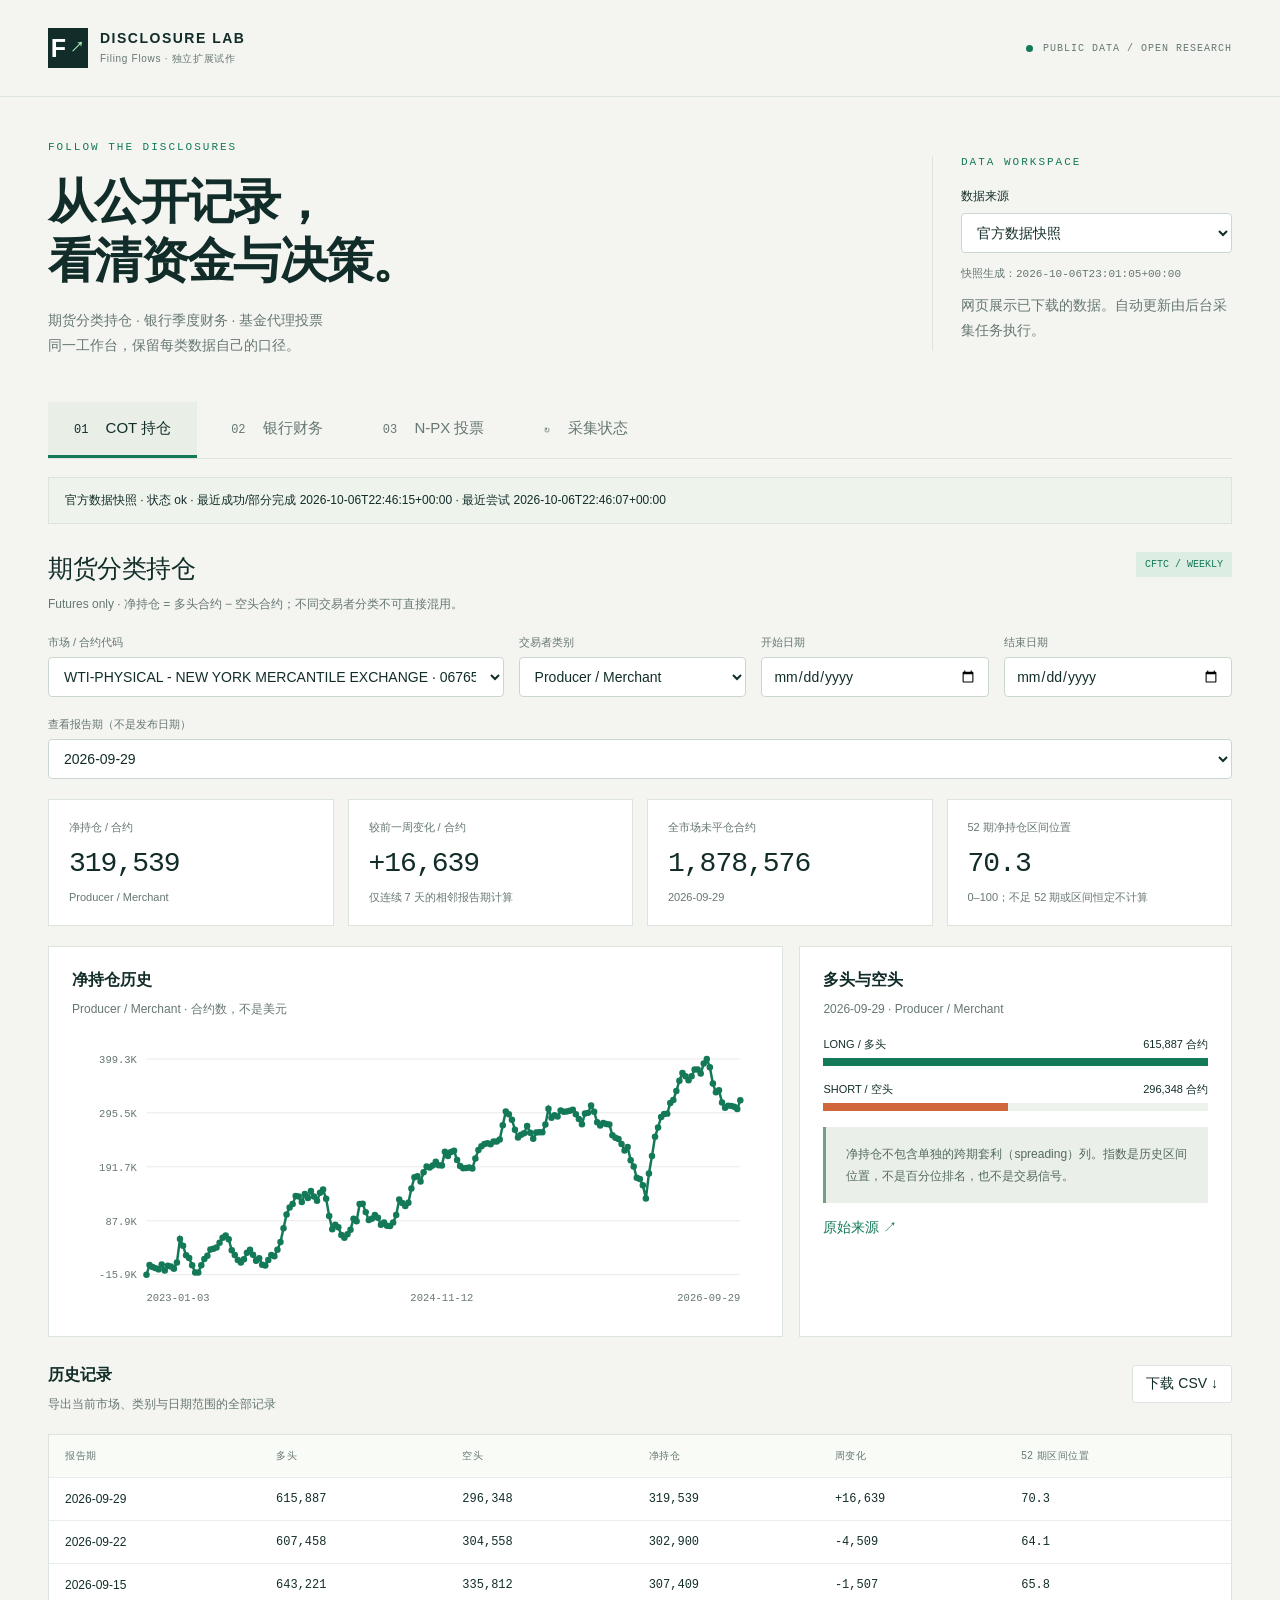
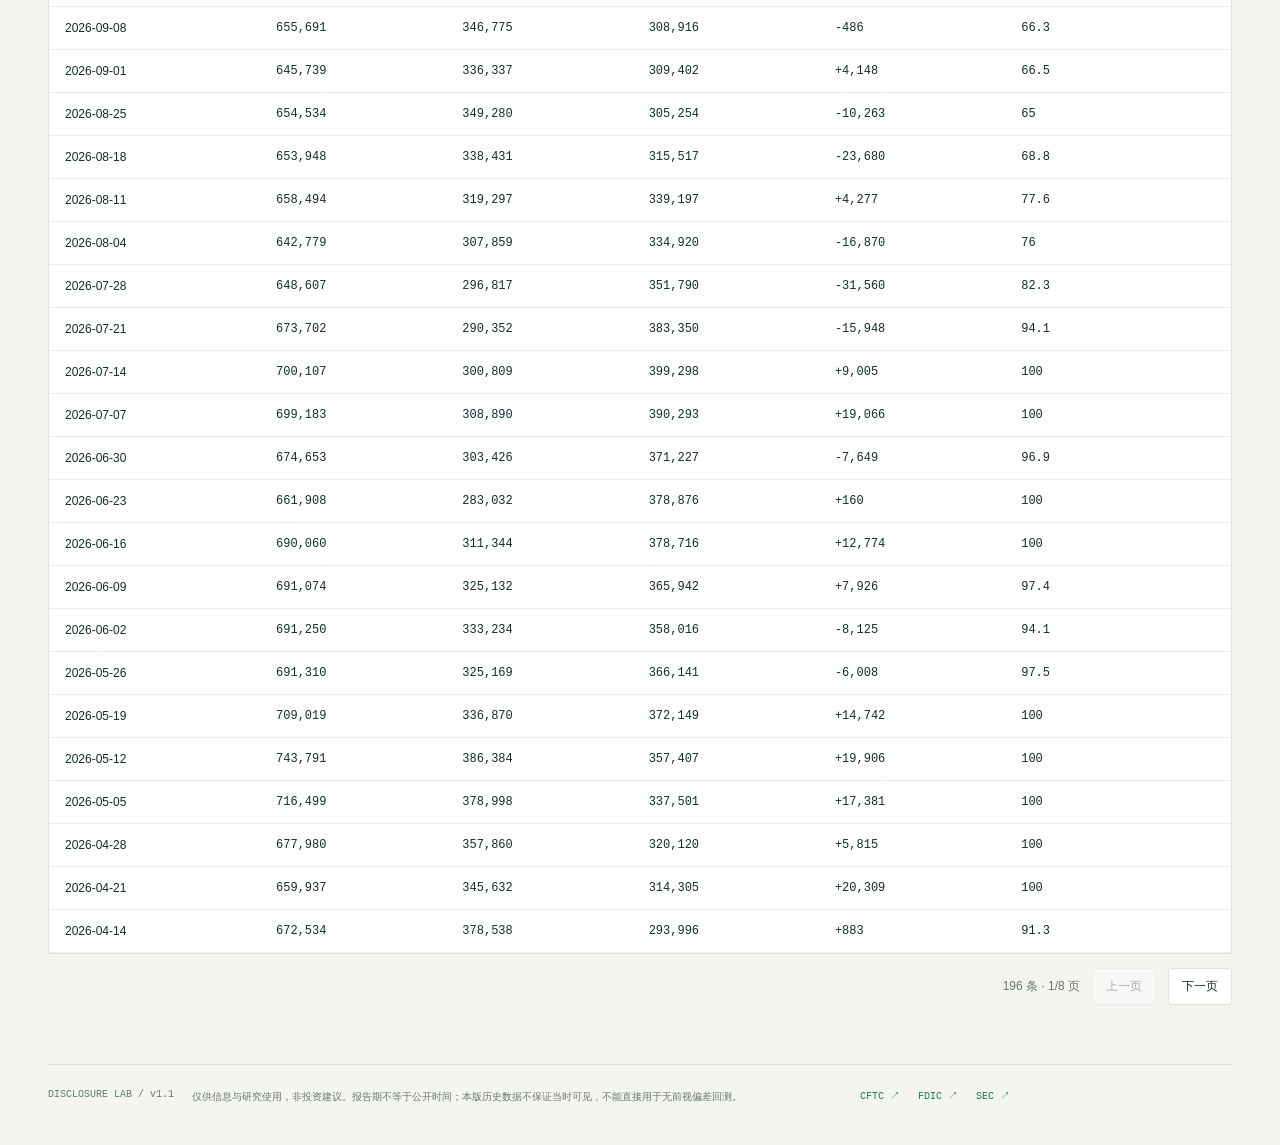
==== docs/index.html @ ec7422ab "Add files via upload" ====
<!doctype html>
<html lang="zh-CN">
<head>
<meta charset="utf-8"><meta name="viewport" content="width=device-width, initial-scale=1">
<meta name="description" content="独立的 CFTC COT、FDIC 银行财务与 SEC N-PX 公示数据实验室。">
<title>Disclosure Lab · 公示数据实验室</title>
<link rel="stylesheet" href="styles.css">
</head>
<body>
<header><a class="brand" href="index.html"><span class="brand-icon">F<span>↗</span></span><span>DISCLOSURE LAB<small>Filing Flows · 独立扩展试作</small></span></a><div class="header-right"><span class="dot"></span> PUBLIC DATA / OPEN RESEARCH</div></header>
<main>
<section class="intro"><div><div class="eyebrow">FOLLOW THE DISCLOSURES</div><h1>从公开记录，<br>看清资金与决策。</h1><p>期货分类持仓 · 银行季度财务 · 基金代理投票<br>同一工作台，保留每类数据自己的口径。</p></div><div class="intro-aside"><div class="eyebrow">DATA WORKSPACE</div><label for="mode">数据来源</label><select id="mode"><option value="official">官方数据快照</option><option value="demo">虚构演示数据</option></select><div id="buildtime"></div><p>网页展示已下载的数据。自动更新由后台采集任务执行。</p></div></section>
<nav aria-label="数据模块"><button data-tab="cot" class="active" aria-pressed="true">01 <span>COT 持仓</span></button><button data-tab="banks" aria-pressed="false">02 <span>银行财务</span></button><button data-tab="npx" aria-pressed="false">03 <span>N-PX 投票</span></button><button data-tab="status" aria-pressed="false">↻ <span>采集状态</span></button></nav>
<div id="notice" role="status"></div>
<section id="workspace" aria-live="polite"></section>
<footer><span>DISCLOSURE LAB / v1.1</span><p>仅供信息与研究使用，非投资建议。报告期不等于公开时间；本版历史数据不保证当时可见，不能直接用于无前视偏差回测。</p><a href="https://www.cftc.gov/MarketReports/CommitmentsofTraders/index.htm" target="_blank" rel="noopener">CFTC ↗</a><a href="https://api.fdic.gov/banks/docs/" target="_blank" rel="noopener">FDIC ↗</a><a href="https://www.sec.gov/edgar/search/" target="_blank" rel="noopener">SEC ↗</a></footer>
</main>
<script src="data/live.js"></script><script src="data/demo.js"></script><script src="app.js"></script>
</body></html>
---- docs/styles.css ----
:root{--bg:#f4f5f0;--surface:#fff;--ink:#122d29;--muted:#667773;--line:#dce4de;--green:#137958;--mint:#dceee4;--orange:#cf673a;--mono:Consolas,'SFMono-Regular',monospace}*{box-sizing:border-box}body{margin:0;background:var(--bg);color:var(--ink);font-family:Arial,'Microsoft YaHei',sans-serif;font-size:14px}button,input,select{font:inherit}button,a,select{touch-action:manipulation}a{color:var(--green);text-decoration:none}a:hover{text-decoration:underline}header{max-width:1440px;margin:auto;padding:28px 48px;display:flex;justify-content:space-between;align-items:center;border-bottom:1px solid var(--line)}.brand{display:flex;gap:12px;align-items:center;color:var(--ink);font-weight:800;letter-spacing:1.5px}.brand small{display:block;font-size:10px;letter-spacing:.7px;color:var(--muted);margin-top:6px;font-weight:400}.brand-icon{display:inline-flex;background:var(--ink);color:#fff;width:40px;height:40px;align-items:center;justify-content:center;font-size:25px;position:relative}.brand-icon span{font-size:14px;margin-left:2px;color:#a8e8b8}.header-right{font:10px var(--mono);color:var(--muted);letter-spacing:1px;display:flex;align-items:center;gap:10px}.dot{width:7px;height:7px;border-radius:100%;background:var(--green)}main{max-width:1440px;padding:0 48px;margin:auto}.intro{display:flex;justify-content:space-between;gap:40px;padding:44px 0 36px}.eyebrow{font:11px var(--mono);letter-spacing:2px;color:var(--green);margin-bottom:20px}h1{font-size:clamp(32px,4vw,48px);line-height:1.22;letter-spacing:-1.7px;margin:0 0 18px;font-weight:600}.intro p{color:var(--muted);line-height:1.8;margin:8px 0}.intro-aside{width:300px;border-left:1px solid var(--line);padding-left:28px;align-self:center}.intro-aside label{display:block;margin:12px 0 8px;font-size:12px}.intro-aside select{width:100%}#buildtime{font:11px var(--mono);margin-top:12px;color:var(--muted);line-height:1.8}nav{display:flex;gap:8px;border-bottom:1px solid var(--line);margin-bottom:18px}nav button{border:0;background:none;color:var(--muted);padding:17px 26px;cursor:pointer;font:12px var(--mono);border-bottom:3px solid transparent}nav button span{font:15px Arial,'Microsoft YaHei',sans-serif;margin-left:10px}nav button.active{border-bottom-color:var(--green);color:var(--ink);background:#e9eee7}#notice{font-size:12px;padding:12px 16px;border:1px solid var(--line);background:#eef3ec;line-height:1.7;margin-bottom:24px}#notice.warn{background:#fff1df;border-color:#edd0a4;color:#80520f}.section-head{display:flex;align-items:start;justify-content:space-between;margin:28px 0 18px;gap:12px}h2{font-size:25px;font-weight:500;letter-spacing:-.5px;margin:0 0 9px}h3{font-size:16px;font-weight:600;margin:0 0 8px}.sub{color:var(--muted);font-size:12px;line-height:1.8;margin:0}.tag{font:10px var(--mono);background:var(--mint);color:var(--green);padding:7px 9px;white-space:nowrap}.toolbar{display:flex;gap:15px;flex-wrap:wrap;margin:20px 0}.field{display:flex;flex-direction:column;gap:7px;min-width:160px;flex:1}.field.wide{flex:2}.field label{font-size:11px;color:var(--muted)}select,input{border:1px solid #cbd6ce;border-radius:4px;background:#fff;color:var(--ink);min-height:40px;padding:9px 11px;min-width:0;max-width:100%}input:focus,select:focus,button:focus-visible{outline:2px solid var(--green);outline-offset:3px}.metrics{display:grid;grid-template-columns:repeat(4,minmax(0,1fr));gap:14px;margin:20px 0}.metric{border:1px solid var(--line);background:var(--surface);padding:20px;min-height:112px}.metric label{font-size:11px;color:var(--muted);display:block}.metric strong{display:block;font:28px var(--mono);letter-spacing:-1px;margin:13px 0 9px;overflow-wrap:anywhere}.metric small{color:var(--muted);font-size:11px}.charts{display:grid;grid-template-columns:1.7fr 1fr;gap:16px;margin:18px 0}.panel{padding:23px;background:#fff;border:1px solid var(--line);min-width:0}.plot{width:100%;height:auto;display:block;margin-top:15px;min-height:220px}.axis{fill:var(--muted);font:11px var(--mono)}.gridline{stroke:#e6ece7;stroke-width:1}.chartline{stroke:var(--green);stroke-width:2.6;fill:none}.tablebox{overflow:auto;background:white;border:1px solid var(--line);margin:15px 0 0;max-width:100%}table{border-collapse:collapse;width:100%;font-size:12px;min-width:600px}td,th{text-align:left;padding:14px 16px;border-bottom:1px solid #e8eee8;vertical-align:top}th{font-weight:400;font-size:10px;letter-spacing:.5px;color:var(--muted);background:#f9fbf7;white-space:nowrap}td.num{font-family:var(--mono);white-space:nowrap}td.description{min-width:230px;line-height:1.65;max-width:460px}.pill{display:inline-block;padding:3px 6px;margin:2px;background:#eff4ef;font-size:10px}.action{border:1px solid var(--line);background:white;padding:9px 13px;cursor:pointer;color:var(--ink);border-radius:3px}.action:hover{background:var(--mint)}.action:disabled{opacity:.35;cursor:default}.pager{display:flex;gap:12px;align-items:center;justify-content:flex-end;padding:14px 0;font-size:12px;color:var(--muted)}.empty{padding:60px 24px;text-align:center;border:1px dashed #becdc1;line-height:2;color:var(--muted)}.explain{padding:16px 20px;background:#eaf0e9;color:#53695c;font-size:12px;line-height:1.85;border-left:3px solid #779e85;margin:16px 0}.legend{font-size:11px;color:var(--muted);margin-top:12px}.legend b{color:var(--green);margin-right:14px}.bar-row{margin:16px 0}.bar-label{font-size:11px;margin-bottom:6px;display:flex;justify-content:space-between;gap:12px}.bar-track{height:8px;background:#eef2ec}.bar-fill{height:100%;background:var(--green)}.statusgrid{display:grid;grid-template-columns:repeat(3,1fr);gap:16px;margin:20px 0}.statusgrid pre{white-space:pre-wrap;font:12px var(--mono);line-height:1.9;overflow-wrap:anywhere}.muted{color:var(--muted)}details{font-size:12px;line-height:1.8;margin:15px 0}summary{cursor:pointer;color:var(--green)}footer{margin-top:45px;border-top:1px solid var(--line);padding:24px 0 35px;display:flex;gap:18px;align-items:flex-start;color:var(--muted);font:10px var(--mono)}footer p{flex:1;max-width:650px;margin:0;line-height:1.8}footer>span{white-space:nowrap}footer a{white-space:nowrap}@media(max-width:950px){main,header{padding-left:22px;padding-right:22px}.charts{grid-template-columns:1fr}.metrics{grid-template-columns:repeat(2,1fr)}.header-right{display:none}.intro-aside{width:250px}.statusgrid{grid-template-columns:1fr}nav button{padding:15px 12px}}@media(max-width:600px){.intro{display:block;padding-top:30px}.intro-aside{width:100%;border-left:0;border-top:1px solid var(--line);padding:20px 0 0;margin-top:24px}.intro-aside .eyebrow{display:none}nav{overflow:auto}nav button{white-space:nowrap;padding:14px 9px}nav button span{font-size:12px;margin-left:4px}.field{min-width:135px}.metric{padding:15px}.metric strong{font-size:23px}footer{flex-wrap:wrap}footer p{min-width:100%}.section-head{flex-wrap:wrap}.panel{padding:16px}}
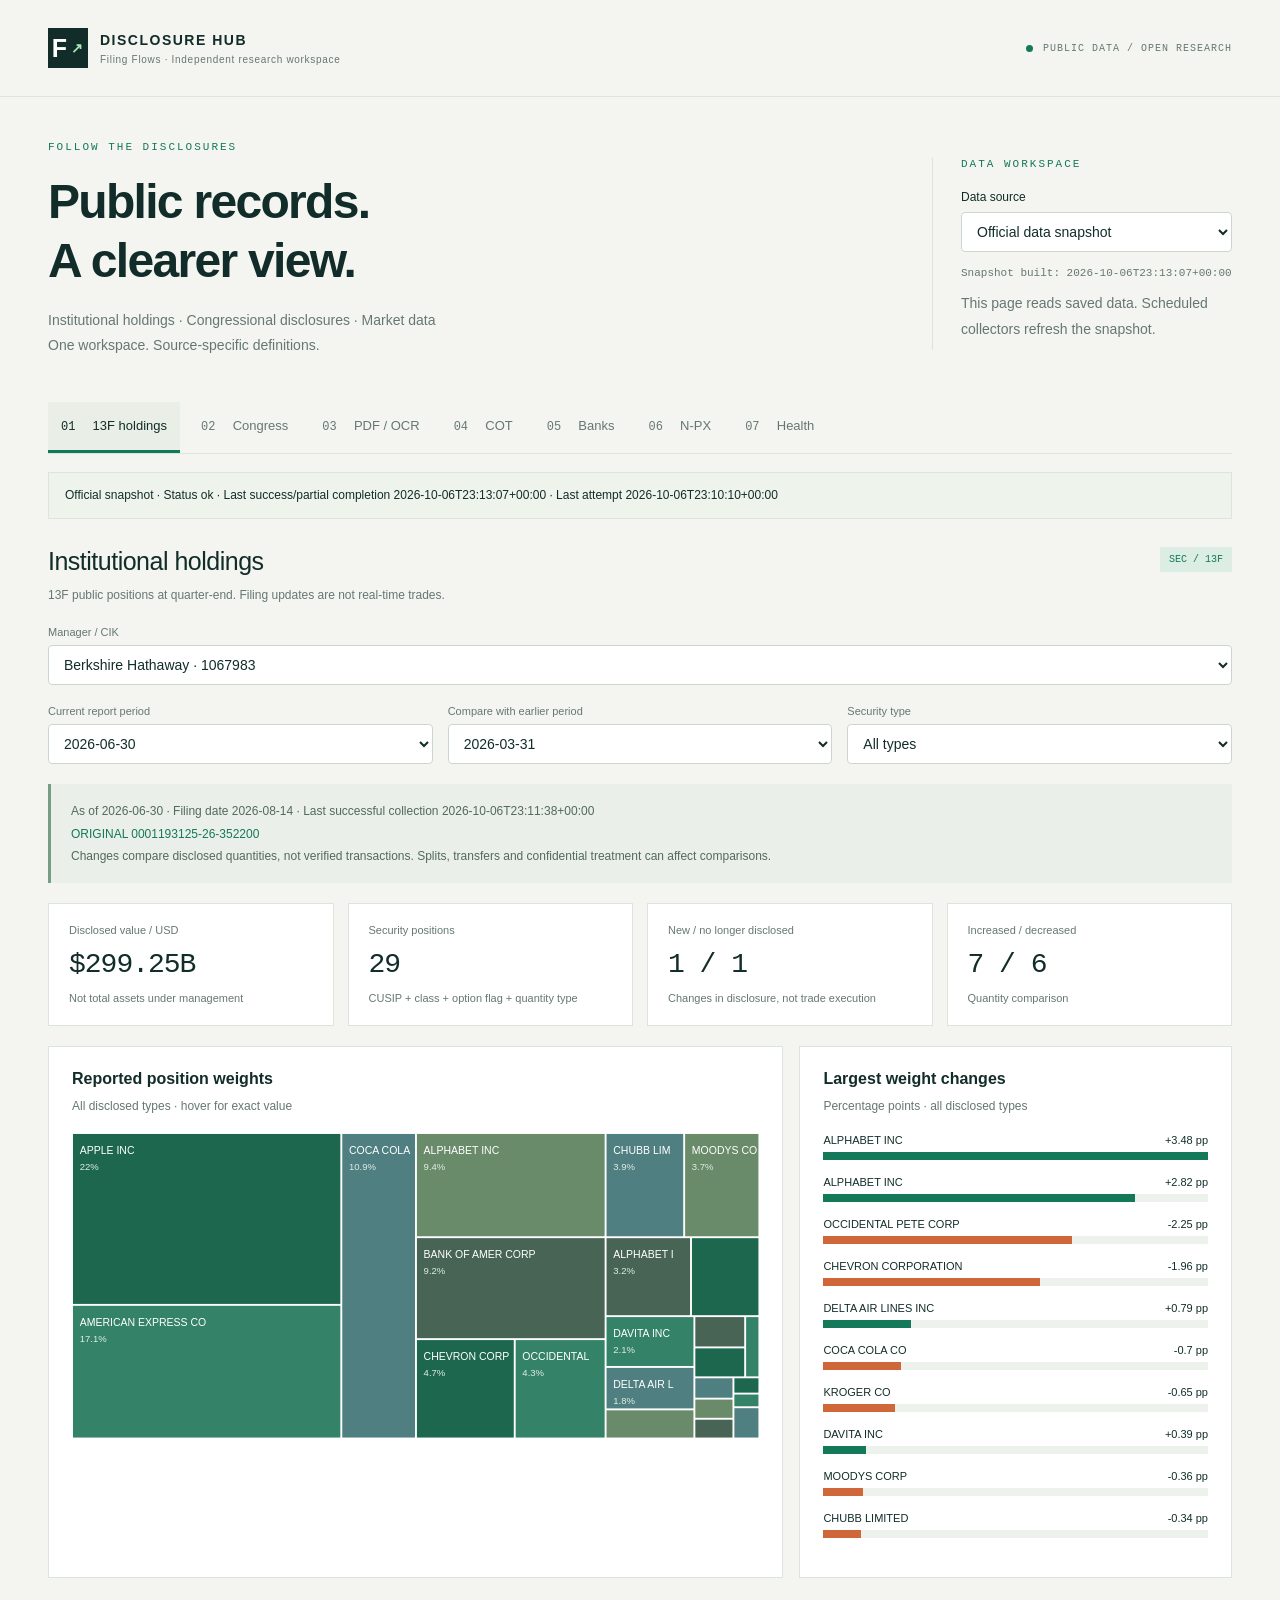
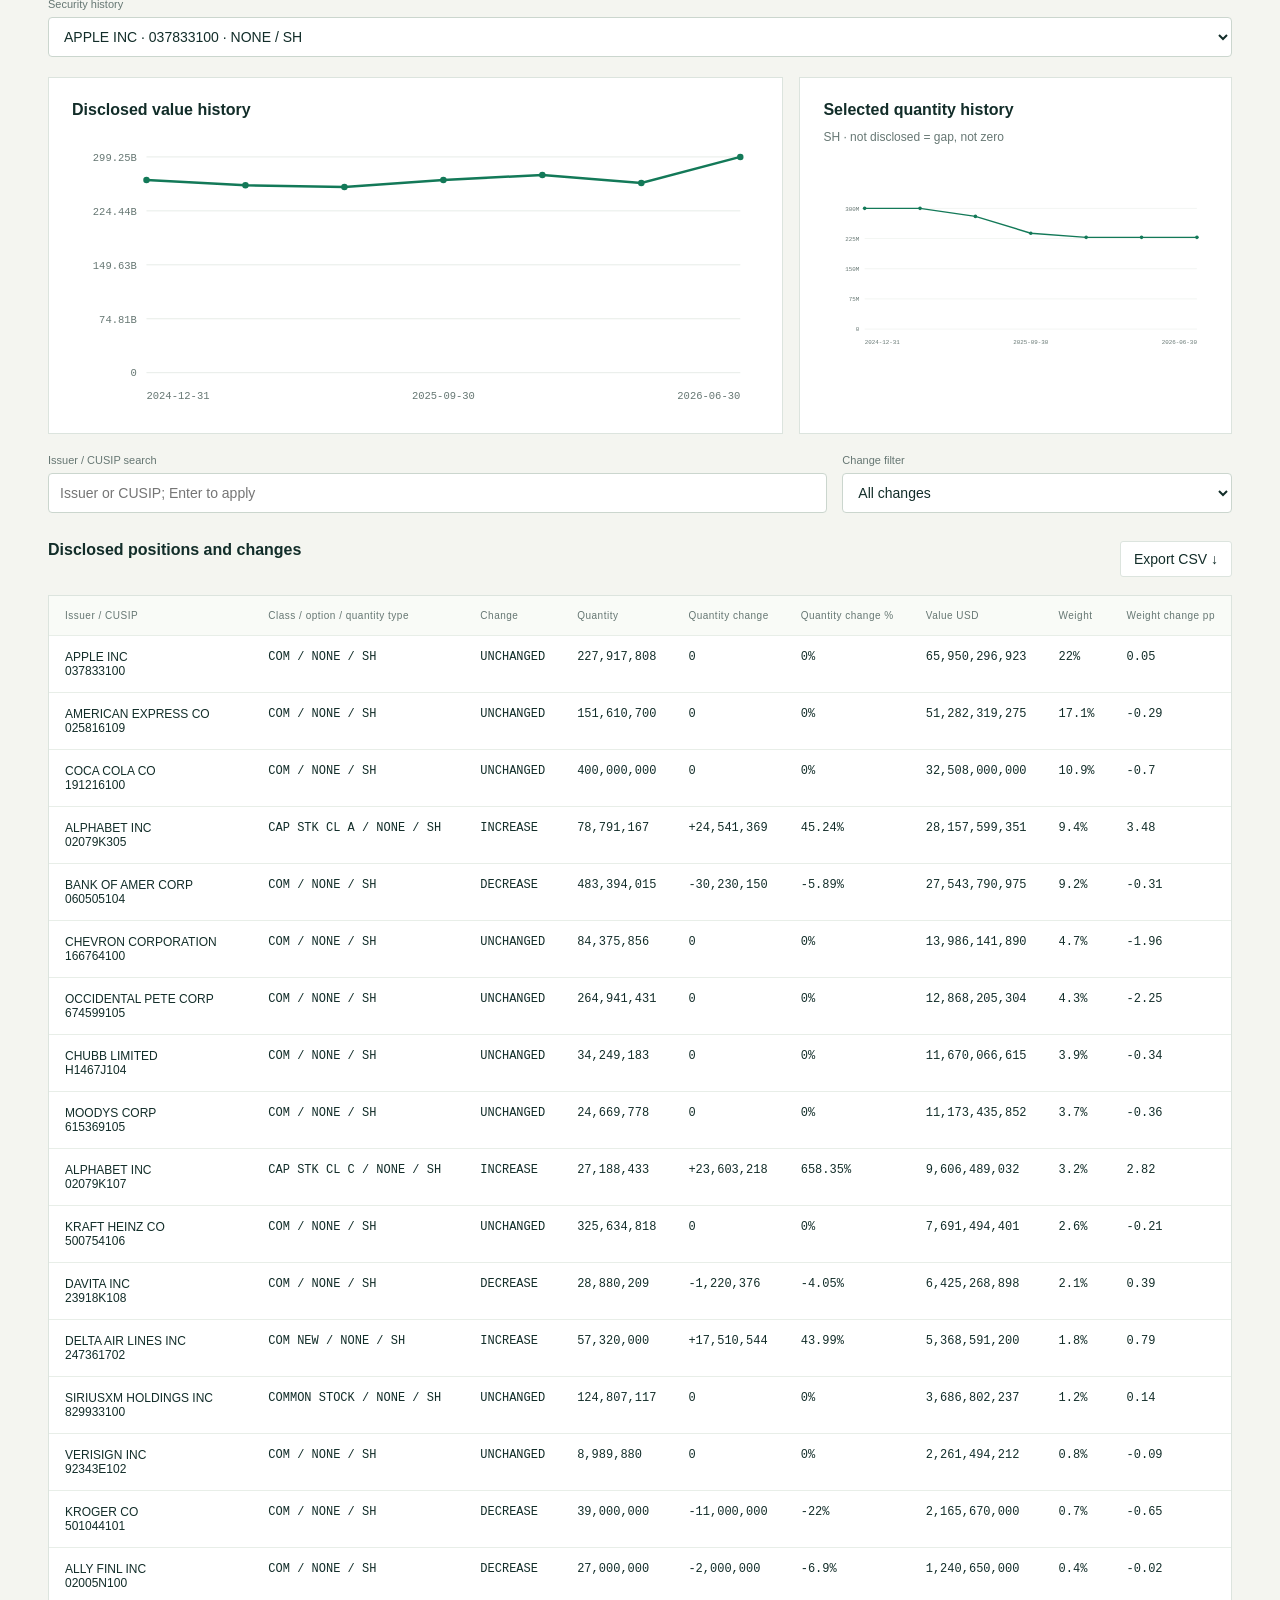
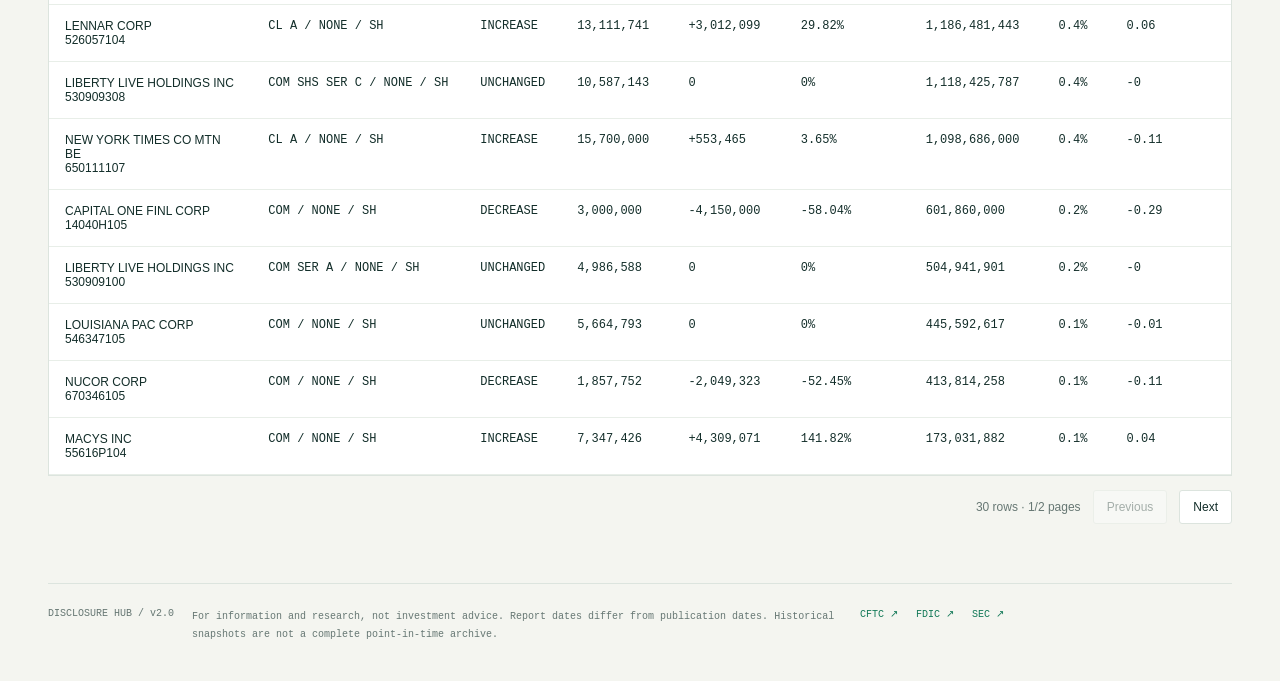
==== commit e021eb72: "Add files via upload" ====
--- a/docs/index.html
+++ b/docs/index.html
@@ -1,19 +1,19 @@
 <!doctype html>
-<html lang="zh-CN">
+<html lang="en">
 <head>
 <meta charset="utf-8"><meta name="viewport" content="width=device-width, initial-scale=1">
-<meta name="description" content="独立的 CFTC COT、FDIC 银行财务与 SEC N-PX 公示数据实验室。">
-<title>Disclosure Lab · 公示数据实验室</title>
+<meta name="description" content="Independent 13F, congressional disclosure, COT, bank financial and proxy-vote dashboard.">
+<title>Disclosure Hub · Public Disclosure Hub</title>
 <link rel="stylesheet" href="styles.css">
 </head>
 <body>
-<header><a class="brand" href="index.html"><span class="brand-icon">F<span>↗</span></span><span>DISCLOSURE LAB<small>Filing Flows · 独立扩展试作</small></span></a><div class="header-right"><span class="dot"></span> PUBLIC DATA / OPEN RESEARCH</div></header>
+<header><a class="brand" href="index.html"><span class="brand-icon">F<span>↗</span></span><span>DISCLOSURE HUB<small>Filing Flows · Independent research workspace</small></span></a><div class="header-right"><span class="dot"></span> PUBLIC DATA / OPEN RESEARCH</div></header>
 <main>
-<section class="intro"><div><div class="eyebrow">FOLLOW THE DISCLOSURES</div><h1>从公开记录，<br>看清资金与决策。</h1><p>期货分类持仓 · 银行季度财务 · 基金代理投票<br>同一工作台，保留每类数据自己的口径。</p></div><div class="intro-aside"><div class="eyebrow">DATA WORKSPACE</div><label for="mode">数据来源</label><select id="mode"><option value="official">官方数据快照</option><option value="demo">虚构演示数据</option></select><div id="buildtime"></div><p>网页展示已下载的数据。自动更新由后台采集任务执行。</p></div></section>
-<nav aria-label="数据模块"><button data-tab="cot" class="active" aria-pressed="true">01 <span>COT 持仓</span></button><button data-tab="banks" aria-pressed="false">02 <span>银行财务</span></button><button data-tab="npx" aria-pressed="false">03 <span>N-PX 投票</span></button><button data-tab="status" aria-pressed="false">↻ <span>采集状态</span></button></nav>
+<section class="intro"><div><div class="eyebrow">FOLLOW THE DISCLOSURES</div><h1>Public records.<br>A clearer view.</h1><p>Institutional holdings · Congressional disclosures · Market data<br>One workspace. Source-specific definitions.</p></div><div class="intro-aside"><div class="eyebrow">DATA WORKSPACE</div><label for="mode">Data source</label><select id="mode"><option value="official">Official data snapshot</option><option value="demo">Fictional demo</option></select><div id="buildtime"></div><p>This page reads saved data. Scheduled collectors refresh the snapshot.</p></div></section>
+<nav aria-label="Data modules"><button data-tab="holdings" class="active" aria-pressed="true">01 <span>13F holdings</span></button><button data-tab="congress" aria-pressed="false">02 <span>Congress</span></button><button data-tab="review" aria-pressed="false">03 <span>PDF / OCR</span></button><button data-tab="cot" aria-pressed="false">04 <span>COT</span></button><button data-tab="banks" aria-pressed="false">05 <span>Banks</span></button><button data-tab="npx" aria-pressed="false">06 <span>N-PX</span></button><button data-tab="status" aria-pressed="false">07 <span>Health</span></button></nav>
 <div id="notice" role="status"></div>
 <section id="workspace" aria-live="polite"></section>
-<footer><span>DISCLOSURE LAB / v1.1</span><p>仅供信息与研究使用，非投资建议。报告期不等于公开时间；本版历史数据不保证当时可见，不能直接用于无前视偏差回测。</p><a href="https://www.cftc.gov/MarketReports/CommitmentsofTraders/index.htm" target="_blank" rel="noopener">CFTC ↗</a><a href="https://api.fdic.gov/banks/docs/" target="_blank" rel="noopener">FDIC ↗</a><a href="https://www.sec.gov/edgar/search/" target="_blank" rel="noopener">SEC ↗</a></footer>
+<footer><span>DISCLOSURE HUB / v2.0</span><p>For information and research, not investment advice. Report dates differ from publication dates. Historical snapshots are not a complete point-in-time archive.</p><a href="https://www.cftc.gov/MarketReports/CommitmentsofTraders/index.htm" target="_blank" rel="noopener">CFTC ↗</a><a href="https://api.fdic.gov/banks/docs/" target="_blank" rel="noopener">FDIC ↗</a><a href="https://www.sec.gov/edgar/search/" target="_blank" rel="noopener">SEC ↗</a></footer>
 </main>
-<script src="data/live.js"></script><script src="data/demo.js"></script><script src="app.js"></script>
+<script src="data/live.js"></script><script src="data/demo.js"></script><script src="extensions.js"></script><script src="app.js"></script>
 </body></html>
--- a/docs/styles.css
+++ b/docs/styles.css
@@ -1,2 +1,4 @@
 
 :root{--bg:#f4f5f0;--surface:#fff;--ink:#122d29;--muted:#667773;--line:#dce4de;--green:#137958;--mint:#dceee4;--orange:#cf673a;--mono:Consolas,'SFMono-Regular',monospace}*{box-sizing:border-box}body{margin:0;background:var(--bg);color:var(--ink);font-family:Arial,'Microsoft YaHei',sans-serif;font-size:14px}button,input,select{font:inherit}button,a,select{touch-action:manipulation}a{color:var(--green);text-decoration:none}a:hover{text-decoration:underline}header{max-width:1440px;margin:auto;padding:28px 48px;display:flex;justify-content:space-between;align-items:center;border-bottom:1px solid var(--line)}.brand{display:flex;gap:12px;align-items:center;color:var(--ink);font-weight:800;letter-spacing:1.5px}.brand small{display:block;font-size:10px;letter-spacing:.7px;color:var(--muted);margin-top:6px;font-weight:400}.brand-icon{display:inline-flex;background:var(--ink);color:#fff;width:40px;height:40px;align-items:center;justify-content:center;font-size:25px;position:relative}.brand-icon span{font-size:14px;margin-left:2px;color:#a8e8b8}.header-right{font:10px var(--mono);color:var(--muted);letter-spacing:1px;display:flex;align-items:center;gap:10px}.dot{width:7px;height:7px;border-radius:100%;background:var(--green)}main{max-width:1440px;padding:0 48px;margin:auto}.intro{display:flex;justify-content:space-between;gap:40px;padding:44px 0 36px}.eyebrow{font:11px var(--mono);letter-spacing:2px;color:var(--green);margin-bottom:20px}h1{font-size:clamp(32px,4vw,48px);line-height:1.22;letter-spacing:-1.7px;margin:0 0 18px;font-weight:600}.intro p{color:var(--muted);line-height:1.8;margin:8px 0}.intro-aside{width:300px;border-left:1px solid var(--line);padding-left:28px;align-self:center}.intro-aside label{display:block;margin:12px 0 8px;font-size:12px}.intro-aside select{width:100%}#buildtime{font:11px var(--mono);margin-top:12px;color:var(--muted);line-height:1.8}nav{display:flex;gap:8px;border-bottom:1px solid var(--line);margin-bottom:18px}nav button{border:0;background:none;color:var(--muted);padding:17px 26px;cursor:pointer;font:12px var(--mono);border-bottom:3px solid transparent}nav button span{font:15px Arial,'Microsoft YaHei',sans-serif;margin-left:10px}nav button.active{border-bottom-color:var(--green);color:var(--ink);background:#e9eee7}#notice{font-size:12px;padding:12px 16px;border:1px solid var(--line);background:#eef3ec;line-height:1.7;margin-bottom:24px}#notice.warn{background:#fff1df;border-color:#edd0a4;color:#80520f}.section-head{display:flex;align-items:start;justify-content:space-between;margin:28px 0 18px;gap:12px}h2{font-size:25px;font-weight:500;letter-spacing:-.5px;margin:0 0 9px}h3{font-size:16px;font-weight:600;margin:0 0 8px}.sub{color:var(--muted);font-size:12px;line-height:1.8;margin:0}.tag{font:10px var(--mono);background:var(--mint);color:var(--green);padding:7px 9px;white-space:nowrap}.toolbar{display:flex;gap:15px;flex-wrap:wrap;margin:20px 0}.field{display:flex;flex-direction:column;gap:7px;min-width:160px;flex:1}.field.wide{flex:2}.field label{font-size:11px;color:var(--muted)}select,input{border:1px solid #cbd6ce;border-radius:4px;background:#fff;color:var(--ink);min-height:40px;padding:9px 11px;min-width:0;max-width:100%}input:focus,select:focus,button:focus-visible{outline:2px solid var(--green);outline-offset:3px}.metrics{display:grid;grid-template-columns:repeat(4,minmax(0,1fr));gap:14px;margin:20px 0}.metric{border:1px solid var(--line);background:var(--surface);padding:20px;min-height:112px}.metric label{font-size:11px;color:var(--muted);display:block}.metric strong{display:block;font:28px var(--mono);letter-spacing:-1px;margin:13px 0 9px;overflow-wrap:anywhere}.metric small{color:var(--muted);font-size:11px}.charts{display:grid;grid-template-columns:1.7fr 1fr;gap:16px;margin:18px 0}.panel{padding:23px;background:#fff;border:1px solid var(--line);min-width:0}.plot{width:100%;height:auto;display:block;margin-top:15px;min-height:220px}.axis{fill:var(--muted);font:11px var(--mono)}.gridline{stroke:#e6ece7;stroke-width:1}.chartline{stroke:var(--green);stroke-width:2.6;fill:none}.tablebox{overflow:auto;background:white;border:1px solid var(--line);margin:15px 0 0;max-width:100%}table{border-collapse:collapse;width:100%;font-size:12px;min-width:600px}td,th{text-align:left;padding:14px 16px;border-bottom:1px solid #e8eee8;vertical-align:top}th{font-weight:400;font-size:10px;letter-spacing:.5px;color:var(--muted);background:#f9fbf7;white-space:nowrap}td.num{font-family:var(--mono);white-space:nowrap}td.description{min-width:230px;line-height:1.65;max-width:460px}.pill{display:inline-block;padding:3px 6px;margin:2px;background:#eff4ef;font-size:10px}.action{border:1px solid var(--line);background:white;padding:9px 13px;cursor:pointer;color:var(--ink);border-radius:3px}.action:hover{background:var(--mint)}.action:disabled{opacity:.35;cursor:default}.pager{display:flex;gap:12px;align-items:center;justify-content:flex-end;padding:14px 0;font-size:12px;color:var(--muted)}.empty{padding:60px 24px;text-align:center;border:1px dashed #becdc1;line-height:2;color:var(--muted)}.explain{padding:16px 20px;background:#eaf0e9;color:#53695c;font-size:12px;line-height:1.85;border-left:3px solid #779e85;margin:16px 0}.legend{font-size:11px;color:var(--muted);margin-top:12px}.legend b{color:var(--green);margin-right:14px}.bar-row{margin:16px 0}.bar-label{font-size:11px;margin-bottom:6px;display:flex;justify-content:space-between;gap:12px}.bar-track{height:8px;background:#eef2ec}.bar-fill{height:100%;background:var(--green)}.statusgrid{display:grid;grid-template-columns:repeat(3,1fr);gap:16px;margin:20px 0}.statusgrid pre{white-space:pre-wrap;font:12px var(--mono);line-height:1.9;overflow-wrap:anywhere}.muted{color:var(--muted)}details{font-size:12px;line-height:1.8;margin:15px 0}summary{cursor:pointer;color:var(--green)}footer{margin-top:45px;border-top:1px solid var(--line);padding:24px 0 35px;display:flex;gap:18px;align-items:flex-start;color:var(--muted);font:10px var(--mono)}footer p{flex:1;max-width:650px;margin:0;line-height:1.8}footer>span{white-space:nowrap}footer a{white-space:nowrap}@media(max-width:950px){main,header{padding-left:22px;padding-right:22px}.charts{grid-template-columns:1fr}.metrics{grid-template-columns:repeat(2,1fr)}.header-right{display:none}.intro-aside{width:250px}.statusgrid{grid-template-columns:1fr}nav button{padding:15px 12px}}@media(max-width:600px){.intro{display:block;padding-top:30px}.intro-aside{width:100%;border-left:0;border-top:1px solid var(--line);padding:20px 0 0;margin-top:24px}.intro-aside .eyebrow{display:none}nav{overflow:auto}nav button{white-space:nowrap;padding:14px 9px}nav button span{font-size:12px;margin-left:4px}.field{min-width:135px}.metric{padding:15px}.metric strong{font-size:23px}footer{flex-wrap:wrap}footer p{min-width:100%}.section-head{flex-wrap:wrap}.panel{padding:16px}}
+
+nav{overflow-x:auto}nav button{padding:16px 13px;white-space:nowrap}nav button span{font-size:13px}.statusgrid{grid-template-columns:repeat(auto-fit,minmax(230px,1fr))}pre{font-family:var(--mono);font-size:12px}
